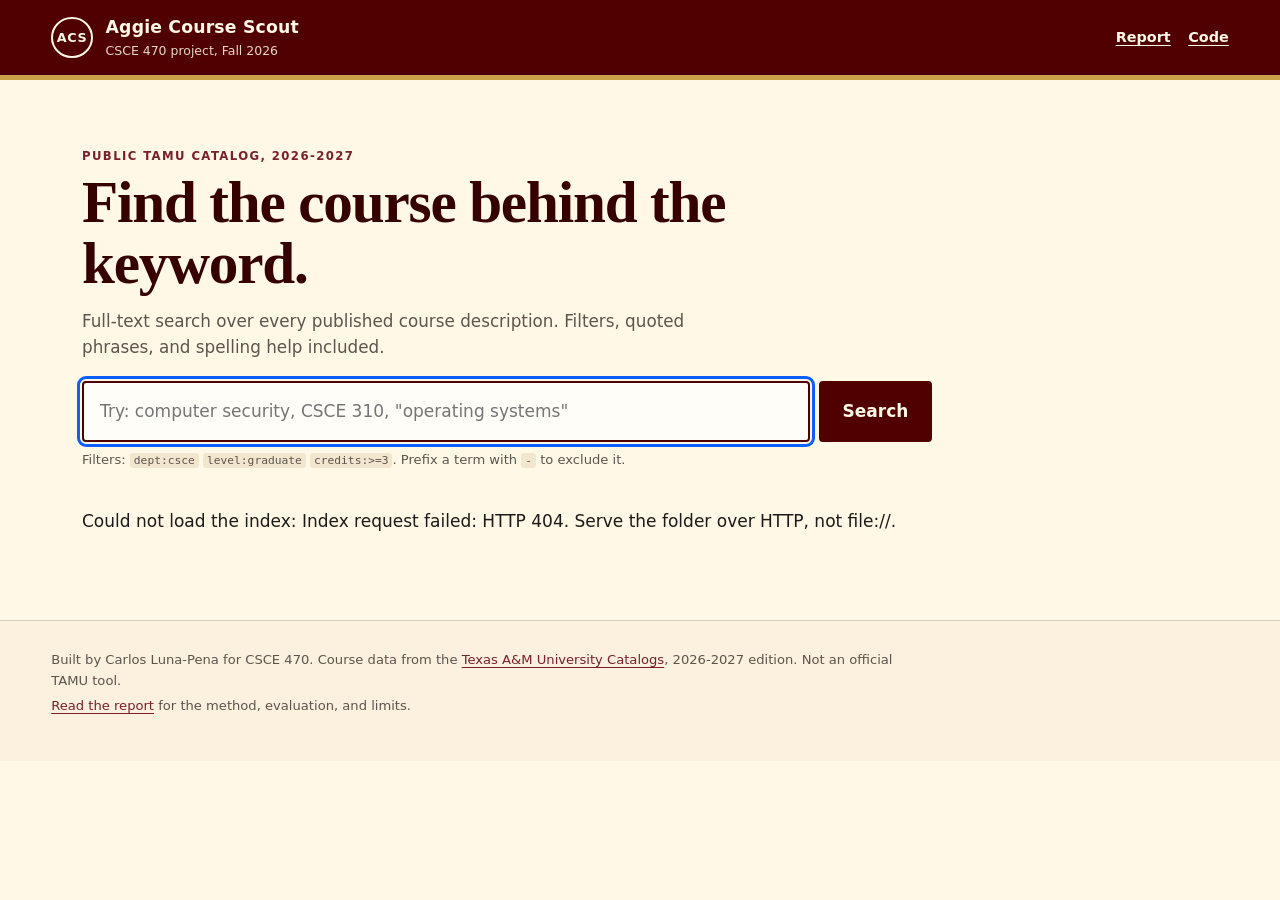
==== web/index.html @ cce6de6e "Add UI, report, checkpoints, slides, and Pages workflow" ====
<!doctype html>
<html lang="en">
<head>
<meta charset="utf-8">
<meta name="viewport" content="width=device-width, initial-scale=1">
<title>Aggie Course Scout | TAMU catalog search</title>
<meta name="description" content="A fielded BM25F search engine over the public Texas A&M course catalog.">
<link rel="stylesheet" href="assets/style.css">
<link rel="icon" href="assets/favicon.svg" type="image/svg+xml">
</head>
<body>
<a class="skip" href="#results">Skip to results</a>
<header class="masthead">
  <div class="brand">
    <span class="brand-mark" aria-hidden="true">ACS</span>
    <div>
      <p class="wordmark">Aggie Course Scout</p>
      <p class="tagline">CSCE 470 project, Fall 2026</p>
    </div>
  </div>
  <nav aria-label="Project links">
    <a href="report.html">Report</a>
    <a href="https://github.com/clmoon2/aggie-course-scout">Code</a>
  </nav>
</header>

<main>
  <section class="hero" aria-labelledby="search-heading">
    <p class="eyebrow">Public TAMU catalog, 2026-2027</p>
    <h1 id="search-heading">Find the course behind the keyword.</h1>
    <p class="lede">Full-text search over every published course description. Filters, quoted phrases, and spelling help included.</p>
    <form id="search-form" role="search" autocomplete="off">
      <label class="sr-only" for="q">Search courses</label>
      <div class="search-row">
        <input id="q" name="q" type="search" placeholder="Try: computer security, CSCE 310, &quot;operating systems&quot;" spellcheck="false" autofocus>
        <button type="submit" class="primary">Search</button>
      </div>
      <p class="syntax">Filters: <code>dept:csce</code> <code>level:graduate</code> <code>credits:&gt;=3</code>. Prefix a term with <code>-</code> to exclude it.</p>
    </form>
  </section>

  <div id="status" class="status" role="status" aria-live="polite">
    <div class="loading-bar" hidden id="loading"><span></span><span></span><span></span></div>
  </div>

  <div class="layout">
    <aside id="facet-panel" class="facets" aria-label="Filters" hidden>
      <div class="facet-head">
        <h2>Narrow</h2>
        <button id="clear-facets" class="linkish" type="button">Clear all</button>
      </div>
      <p class="facet-help">Click a value to add it to the query. Click again to remove.</p>
      <div id="facets"></div>
    </aside>

    <section id="results" class="results" aria-label="Search results" tabindex="-1">
      <div id="summary" class="summary"></div>
      <div id="suggestion"></div>
      <ol id="result-list" class="result-list"></ol>
      <div id="empty" class="empty" hidden>
        <h2>No courses matched.</h2>
        <p>Try a shorter phrase, remove a filter, or check the spelling. The catalog only contains published course descriptions, not syllabi or schedules.</p>
      </div>
      <button id="more" class="more" type="button" hidden>Show 20 more</button>
    </section>
  </div>
</main>

<aside id="detail" class="detail" aria-label="Course detail" hidden>
  <button class="detail-close" id="detail-close" type="button" aria-label="Close detail">Close</button>
  <div id="detail-body"></div>
</aside>

<footer class="foot">
  <p>Built by Carlos Luna-Pena for CSCE 470. Course data from the <a href="https://catalog.tamu.edu/">Texas A&amp;M University Catalogs</a>, 2026-2027 edition. Not an official TAMU tool.</p>
  <p><a href="report.html">Read the report</a> for the method, evaluation, and limits.</p>
</footer>
<script src="js/stemmer.js"></script>
<script src="js/search.js"></script>
<script src="js/app.js"></script>
</body>
</html>
---- web/assets/style.css ----
:root {
  --maroon: #500000;
  --maroon-deep: #360000;
  --maroon-soft: #7a1f2b;
  --cream: #fff8e7;
  --paper: #fffdf7;
  --ink: #1d1a17;
  --muted: #5d554c;
  --line: #d8cbb8;
  --gold: #c9a24b;
  --focus: #0b5fff;
  --mark: #ffe08a;
  --shadow: 0 10px 30px rgb(54 0 0 / 12%);
}
* { box-sizing: border-box; }
html { scroll-behavior: smooth; }
body {
  margin: 0;
  background: var(--cream);
  color: var(--ink);
  font: 17px/1.55 "Source Sans 3", "Segoe UI", system-ui, sans-serif;
}
a { color: var(--maroon-soft); text-underline-offset: 3px; }
a:hover { color: var(--maroon); }
code { font: .86em/1.4 ui-monospace, "SFMono-Regular", Consolas, monospace; background: #f2e6cf; padding: .1em .35em; border-radius: 3px; }
.sr-only {
  position: absolute; width: 1px; height: 1px; padding: 0; margin: -1px;
  overflow: hidden; clip: rect(0,0,0,0); white-space: nowrap; border: 0;
}
.skip {
  position: absolute; left: 1rem; top: -4rem; background: var(--gold); color: var(--maroon-deep);
  padding: .6rem 1rem; z-index: 80; font-weight: 700;
}
.skip:focus { top: 1rem; }
.masthead {
  display: flex; justify-content: space-between; align-items: center; gap: 1rem;
  padding: .9rem clamp(1rem, 4vw, 3.5rem);
  background: var(--maroon); color: var(--cream);
  border-bottom: 5px solid var(--gold);
}
.brand { display: flex; align-items: center; gap: .8rem; }
.brand-mark {
  display: grid; place-items: center; width: 2.6rem; height: 2.6rem;
  border: 2px solid var(--cream); border-radius: 50%;
  font-weight: 800; font-size: .8rem; letter-spacing: .04em;
}
.wordmark { margin: 0; font-weight: 800; font-size: 1.08rem; letter-spacing: .01em; }
.tagline { margin: 0; font-size: .78rem; color: #e8d7c6; }
.masthead nav { display: flex; gap: 1.1rem; }
.masthead nav a { color: var(--cream); font-weight: 700; font-size: .9rem; }
main { max-width: 1180px; margin: 0 auto; padding: 0 clamp(1rem, 3vw, 2rem) 3rem; }
.hero { padding: clamp(2rem, 6vw, 4.2rem) 0 1.3rem; max-width: 850px; }
.eyebrow { margin: 0 0 .4rem; text-transform: uppercase; letter-spacing: .12em; font-size: .73rem; font-weight: 800; color: var(--maroon-soft); }
h1 { margin: 0; font: 800 clamp(2rem, 5.5vw, 3.7rem)/1.03 Georgia, "Times New Roman", serif; color: var(--maroon-deep); letter-spacing: -.02em; }
.lede { max-width: 640px; margin: .9rem 0 1.3rem; color: var(--muted); font-size: 1.05rem; }
.search-row { display: flex; gap: .55rem; }
input[type="search"] {
  flex: 1; min-width: 0; padding: .95rem 1rem; font: inherit; color: var(--ink);
  background: var(--paper); border: 2px solid var(--maroon); border-radius: 4px;
}
input[type="search"]:focus-visible, button:focus-visible, a:focus-visible {
  outline: 3px solid var(--focus); outline-offset: 2px;
}
button { font: inherit; cursor: pointer; }
.primary {
  background: var(--maroon); color: var(--cream); border: 2px solid var(--maroon);
  border-radius: 4px; padding: .7rem 1.35rem; font-weight: 800;
}
.primary:hover { background: var(--maroon-deep); }
.syntax { margin: .55rem 0 0; color: var(--muted); font-size: .82rem; }
.status { min-height: 2rem; }
.loading-bar { display: flex; gap: 6px; padding: .3rem 0; }
.loading-bar span { width: 26px; height: 4px; background: var(--gold); border-radius: 2px; animation: pulse 1s infinite alternate; }
.loading-bar span:nth-child(2) { animation-delay: .2s; }
.loading-bar span:nth-child(3) { animation-delay: .4s; }
@keyframes pulse { to { opacity: .25; } }
.layout { display: grid; grid-template-columns: 230px minmax(0, 1fr); gap: 2rem; align-items: start; }
.facets {
  position: sticky; top: 1rem; background: var(--paper); border: 1px solid var(--line);
  padding: 1rem; max-height: calc(100vh - 2rem); overflow: auto;
}
.facet-head { display: flex; justify-content: space-between; align-items: baseline; }
.facet-head h2 { font-size: 1rem; margin: 0; text-transform: uppercase; letter-spacing: .08em; }
.facet-help { font-size: .78rem; color: var(--muted); margin: .35rem 0 .8rem; }
.linkish { border: 0; background: none; color: var(--maroon-soft); text-decoration: underline; padding: 0; font-size: .78rem; }
.facet-group { margin-bottom: 1rem; }
.facet-group h3 { font-size: .75rem; text-transform: uppercase; letter-spacing: .07em; color: var(--muted); margin: 0 0 .3rem; }
.facet {
  display: flex; justify-content: space-between; width: 100%; gap: .5rem;
  background: none; border: 0; border-bottom: 1px dotted var(--line); padding: .28rem 0;
  text-align: left; font-size: .82rem; color: var(--ink);
}
.facet:hover { color: var(--maroon); background: #fbf0dc; }
.facet .count { color: var(--muted); font-variant-numeric: tabular-nums; }
.summary { min-height: 1.4rem; font-size: .88rem; color: var(--muted); margin-bottom: .6rem; }
.summary strong { color: var(--ink); }
.suggest { margin: 0 0 1rem; padding: .7rem 1rem; background: #fff0c9; border-left: 4px solid var(--gold); }
.result-list { list-style: none; margin: 0; padding: 0; }
.card {
  background: var(--paper); border: 1px solid var(--line); border-left: 5px solid var(--maroon);
  margin-bottom: .8rem; padding: 1rem 1.1rem .7rem; box-shadow: 0 2px 0 rgb(80 0 0 / 4%);
}
.card h2 { margin: 0; font: 700 1.16rem/1.35 Georgia, serif; color: var(--maroon-deep); }
.card h2 button { background: none; border: 0; padding: 0; text-align: left; color: inherit; font: inherit; }
.card h2 button:hover { text-decoration: underline; }
.meta { display: flex; flex-wrap: wrap; gap: .45rem .8rem; margin: .3rem 0 .5rem; font-size: .78rem; color: var(--muted); }
.pill { background: #efe2ca; padding: .1rem .45rem; border-radius: 3px; color: #4a3c2d; font-weight: 700; }
.card p { margin: 0 0 .6rem; font-size: .92rem; }
.card mark { background: var(--mark); padding: 0 .1em; }
.card-foot { display: flex; justify-content: space-between; align-items: center; gap: .5rem; border-top: 1px dotted var(--line); margin-top: .5rem; padding-top: .35rem; }
.score { font-size: .72rem; color: var(--muted); font-variant-numeric: tabular-nums; }
.why-toggle { border: 0; background: none; color: var(--maroon-soft); font-size: .78rem; text-decoration: underline; padding: .2rem 0; }
.why { margin: .4rem 0 0; font-size: .8rem; background: #f8eeda; padding: .6rem .7rem; }
.why table { border-collapse: collapse; width: 100%; }
.why th, .why td { text-align: left; padding: .18rem .3rem; border-bottom: 1px solid #e6d5b9; }
.why th { color: var(--muted); font-weight: 700; }
.why td.num { text-align: right; font-variant-numeric: tabular-nums; }
.empty { background: var(--paper); border: 1px dashed var(--line); padding: 2rem; text-align: center; }
.empty h2 { margin-top: 0; font-family: Georgia, serif; color: var(--maroon); }
.more { margin: 1rem 0; background: var(--paper); border: 2px solid var(--maroon); color: var(--maroon); font-weight: 800; padding: .65rem 1.2rem; }
.detail {
  position: fixed; right: 0; top: 0; bottom: 0; width: min(520px, 94vw); z-index: 60;
  background: var(--paper); border-left: 6px solid var(--maroon); box-shadow: var(--shadow);
  padding: 1.2rem 1.4rem 2rem; overflow: auto;
}
.detail-close { float: right; background: var(--maroon); color: var(--cream); border: 0; padding: .45rem .8rem; font-weight: 700; }
.detail h2 { font: 800 1.6rem/1.2 Georgia, serif; color: var(--maroon-deep); margin: 2.5rem 0 .4rem; }
.detail h3 { margin: 1.2rem 0 .3rem; font-size: .8rem; letter-spacing: .08em; text-transform: uppercase; color: var(--muted); }
.detail .desc { white-space: pre-wrap; }
.detail .why { margin-top: 1rem; }
.foot { border-top: 1px solid var(--line); padding: 1.5rem clamp(1rem, 4vw, 3.5rem) 2.5rem; font-size: .82rem; color: var(--muted); background: #fbf1de; }
.foot p { max-width: 850px; margin: .3rem 0; }
[hidden] { display: none !important; }
@media (max-width: 780px) {
  .layout { grid-template-columns: 1fr; }
  .facets { position: static; max-height: none; }
  .masthead { align-items: flex-start; }
  .wordmark { font-size: 1rem; }
  .search-row { flex-direction: column; }
  .primary { width: 100%; }
  .detail { top: auto; height: 88vh; width: 100%; border-left: 0; border-top: 6px solid var(--maroon); }
}
@media (prefers-reduced-motion: reduce) {
  * { animation: none !important; scroll-behavior: auto !important; }
}
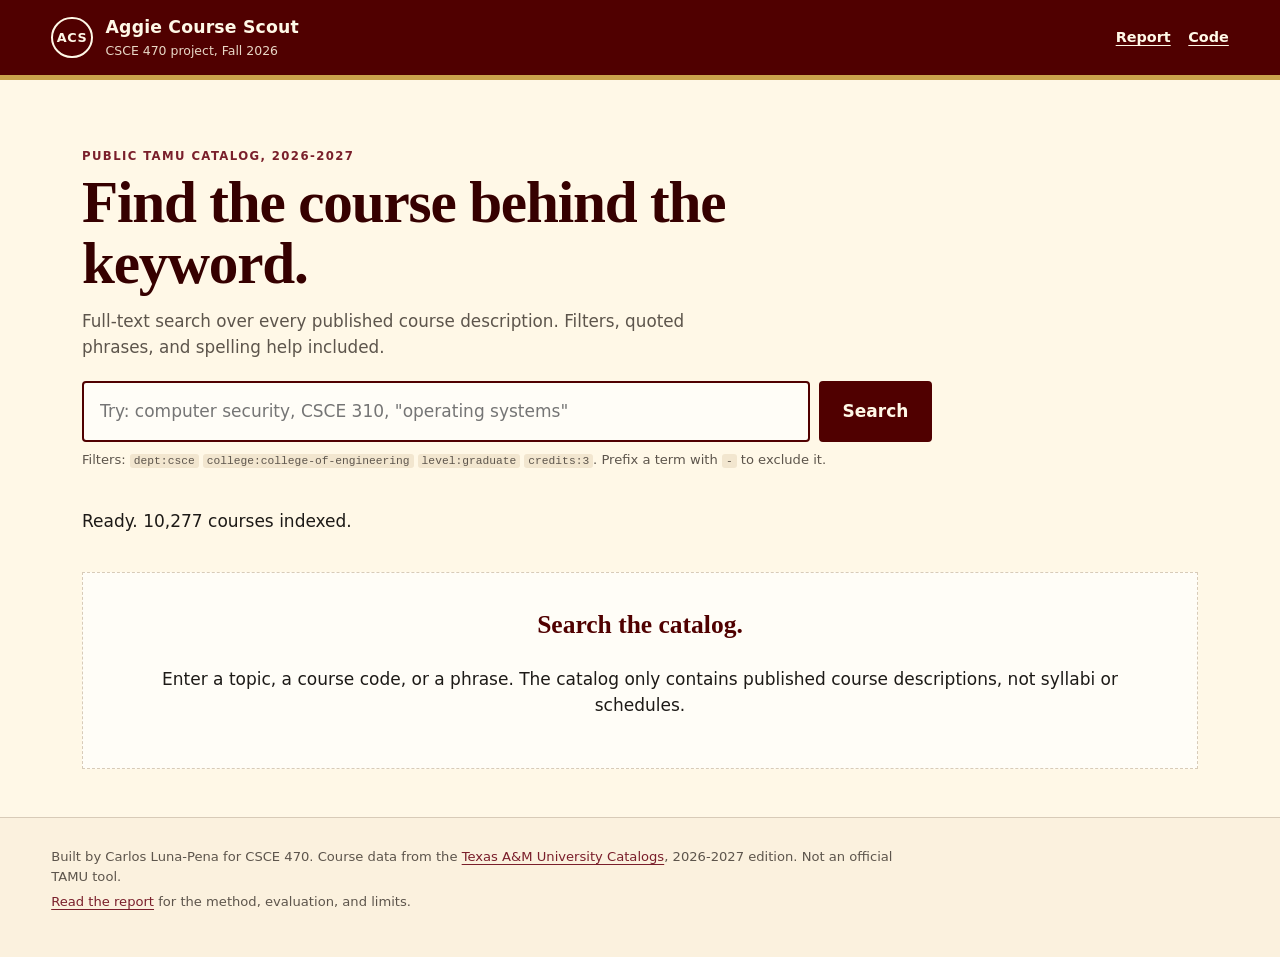
==== commit 89b5afb4: "Fix six UI audit defects and expand browser coverage" ====
--- a/web/index.html
+++ b/web/index.html
@@ -32,10 +32,10 @@
     <form id="search-form" role="search" autocomplete="off">
       <label class="sr-only" for="q">Search courses</label>
       <div class="search-row">
-        <input id="q" name="q" type="search" placeholder="Try: computer security, CSCE 310, &quot;operating systems&quot;" spellcheck="false" autofocus>
+        <input id="q" name="q" type="search" placeholder="Try: computer security, CSCE 310, &quot;operating systems&quot;" spellcheck="false">
         <button type="submit" class="primary">Search</button>
       </div>
-      <p class="syntax">Filters: <code>dept:csce</code> <code>level:graduate</code> <code>credits:&gt;=3</code>. Prefix a term with <code>-</code> to exclude it.</p>
+      <p class="syntax">Filters: <code>dept:csce</code> <code>college:college-of-engineering</code> <code>level:graduate</code> <code>credits:3</code>. Prefix a term with <code>-</code> to exclude it.</p>
     </form>
   </section>
 
@@ -54,19 +54,25 @@
     </aside>
 
     <section id="results" class="results" aria-label="Search results" tabindex="-1">
-      <div id="summary" class="summary"></div>
+      <div id="summary" class="summary" role="status" aria-live="polite"></div>
       <div id="suggestion"></div>
       <ol id="result-list" class="result-list"></ol>
       <div id="empty" class="empty" hidden>
-        <h2>No courses matched.</h2>
-        <p>Try a shorter phrase, remove a filter, or check the spelling. The catalog only contains published course descriptions, not syllabi or schedules.</p>
+        <h2 id="empty-title">Search the catalog.</h2>
+        <p id="empty-copy">Enter a topic, a course code, or a phrase. The catalog only contains published course descriptions, not syllabi or schedules.</p>
+      </div>
+      <div id="error-panel" class="error-panel" role="alert" hidden>
+        <h2>The search index did not load.</h2>
+        <p id="error-copy">The index request failed. Check the connection and try again.</p>
+        <button id="retry" class="primary" type="button">Retry loading the index</button>
       </div>
       <button id="more" class="more" type="button" hidden>Show 20 more</button>
     </section>
   </div>
 </main>
 
-<aside id="detail" class="detail" aria-label="Course detail" hidden>
+<div id="detail-backdrop" class="detail-backdrop" hidden></div>
+<aside id="detail" class="detail" role="dialog" aria-modal="true" aria-labelledby="detail-title" hidden>
   <button class="detail-close" id="detail-close" type="button" aria-label="Close detail">Close</button>
   <div id="detail-body"></div>
 </aside>
--- a/web/assets/style.css
+++ b/web/assets/style.css
@@ -75,6 +75,7 @@
 .loading-bar span:nth-child(3) { animation-delay: .4s; }
 @keyframes pulse { to { opacity: .25; } }
 .layout { display: grid; grid-template-columns: 230px minmax(0, 1fr); gap: 2rem; align-items: start; }
+.layout.no-facets { grid-template-columns: minmax(0, 1fr); }
 .facets {
   position: sticky; top: 1rem; background: var(--paper); border: 1px solid var(--line);
   padding: 1rem; max-height: calc(100vh - 2rem); overflow: auto;
@@ -86,11 +87,13 @@
 .facet-group { margin-bottom: 1rem; }
 .facet-group h3 { font-size: .75rem; text-transform: uppercase; letter-spacing: .07em; color: var(--muted); margin: 0 0 .3rem; }
 .facet {
-  display: flex; justify-content: space-between; width: 100%; gap: .5rem;
-  background: none; border: 0; border-bottom: 1px dotted var(--line); padding: .28rem 0;
+  display: flex; justify-content: space-between; width: 100%; gap: .5rem; min-height: 34px; align-items: center;
+  background: none; border: 0; border-bottom: 1px dotted var(--line); padding: .3rem .25rem;
   text-align: left; font-size: .82rem; color: var(--ink);
 }
 .facet:hover { color: var(--maroon); background: #fbf0dc; }
+.facet.selected { background: var(--maroon); color: var(--cream); font-weight: 700; border-bottom-color: var(--maroon); }
+.facet.selected .count { color: #f5e6cd; }
 .facet .count { color: var(--muted); font-variant-numeric: tabular-nums; }
 .summary { min-height: 1.4rem; font-size: .88rem; color: var(--muted); margin-bottom: .6rem; }
 .summary strong { color: var(--ink); }
@@ -101,7 +104,7 @@
   margin-bottom: .8rem; padding: 1rem 1.1rem .7rem; box-shadow: 0 2px 0 rgb(80 0 0 / 4%);
 }
 .card h2 { margin: 0; font: 700 1.16rem/1.35 Georgia, serif; color: var(--maroon-deep); }
-.card h2 button { background: none; border: 0; padding: 0; text-align: left; color: inherit; font: inherit; }
+.card h2 button { background: none; border: 0; padding: .1rem 0; text-align: left; color: inherit; font: inherit; min-height: 32px; }
 .card h2 button:hover { text-decoration: underline; }
 .meta { display: flex; flex-wrap: wrap; gap: .45rem .8rem; margin: .3rem 0 .5rem; font-size: .78rem; color: var(--muted); }
 .pill { background: #efe2ca; padding: .1rem .45rem; border-radius: 3px; color: #4a3c2d; font-weight: 700; }
@@ -109,22 +112,26 @@
 .card mark { background: var(--mark); padding: 0 .1em; }
 .card-foot { display: flex; justify-content: space-between; align-items: center; gap: .5rem; border-top: 1px dotted var(--line); margin-top: .5rem; padding-top: .35rem; }
 .score { font-size: .72rem; color: var(--muted); font-variant-numeric: tabular-nums; }
-.why-toggle { border: 0; background: none; color: var(--maroon-soft); font-size: .78rem; text-decoration: underline; padding: .2rem 0; }
+.why-toggle { border: 0; background: none; color: var(--maroon-soft); font-size: .78rem; text-decoration: underline; padding: .45rem 0; }
 .why { margin: .4rem 0 0; font-size: .8rem; background: #f8eeda; padding: .6rem .7rem; }
 .why table { border-collapse: collapse; width: 100%; }
 .why th, .why td { text-align: left; padding: .18rem .3rem; border-bottom: 1px solid #e6d5b9; }
 .why th { color: var(--muted); font-weight: 700; }
 .why td.num { text-align: right; font-variant-numeric: tabular-nums; }
-.empty { background: var(--paper); border: 1px dashed var(--line); padding: 2rem; text-align: center; }
+.empty { background: var(--paper); border: 1px dashed var(--line); padding: 2rem; text-align: center; min-height: 180px; }
+.error-panel { background: #fff0ed; border: 2px solid var(--maroon); border-left: 8px solid var(--maroon); padding: 1.4rem 1.5rem; max-width: 680px; }
+.error-panel h2 { margin-top: 0; font-family: Georgia, serif; color: var(--maroon); }
+.error-panel p { color: var(--muted); }
 .empty h2 { margin-top: 0; font-family: Georgia, serif; color: var(--maroon); }
 .more { margin: 1rem 0; background: var(--paper); border: 2px solid var(--maroon); color: var(--maroon); font-weight: 800; padding: .65rem 1.2rem; }
+.detail-backdrop { position: fixed; inset: 0; background: rgb(29 26 23 / 55%); z-index: 55; }
 .detail {
   position: fixed; right: 0; top: 0; bottom: 0; width: min(520px, 94vw); z-index: 60;
   background: var(--paper); border-left: 6px solid var(--maroon); box-shadow: var(--shadow);
   padding: 1.2rem 1.4rem 2rem; overflow: auto;
 }
-.detail-close { float: right; background: var(--maroon); color: var(--cream); border: 0; padding: .45rem .8rem; font-weight: 700; }
-.detail h2 { font: 800 1.6rem/1.2 Georgia, serif; color: var(--maroon-deep); margin: 2.5rem 0 .4rem; }
+.detail-close { position: sticky; top: 0; float: right; background: var(--maroon); color: var(--cream); border: 0; padding: .6rem .9rem; font-weight: 700; min-height: 44px; }
+.detail h2 { font: 800 1.6rem/1.2 Georgia, serif; color: var(--maroon-deep); margin: 1rem 0 .4rem; }
 .detail h3 { margin: 1.2rem 0 .3rem; font-size: .8rem; letter-spacing: .08em; text-transform: uppercase; color: var(--muted); }
 .detail .desc { white-space: pre-wrap; }
 .detail .why { margin-top: 1rem; }
@@ -133,12 +140,13 @@
 [hidden] { display: none !important; }
 @media (max-width: 780px) {
   .layout { grid-template-columns: 1fr; }
-  .facets { position: static; max-height: none; }
+  .facets { position: static; max-height: 42vh; overflow: auto; }
+  .layout.no-facets { grid-template-columns: minmax(0, 1fr); }
   .masthead { align-items: flex-start; }
   .wordmark { font-size: 1rem; }
   .search-row { flex-direction: column; }
   .primary { width: 100%; }
-  .detail { top: auto; height: 88vh; width: 100%; border-left: 0; border-top: 6px solid var(--maroon); }
+  .detail { top: auto; height: 92vh; width: 100%; border-left: 0; border-top: 6px solid var(--maroon); }
 }
 @media (prefers-reduced-motion: reduce) {
   * { animation: none !important; scroll-behavior: auto !important; }
